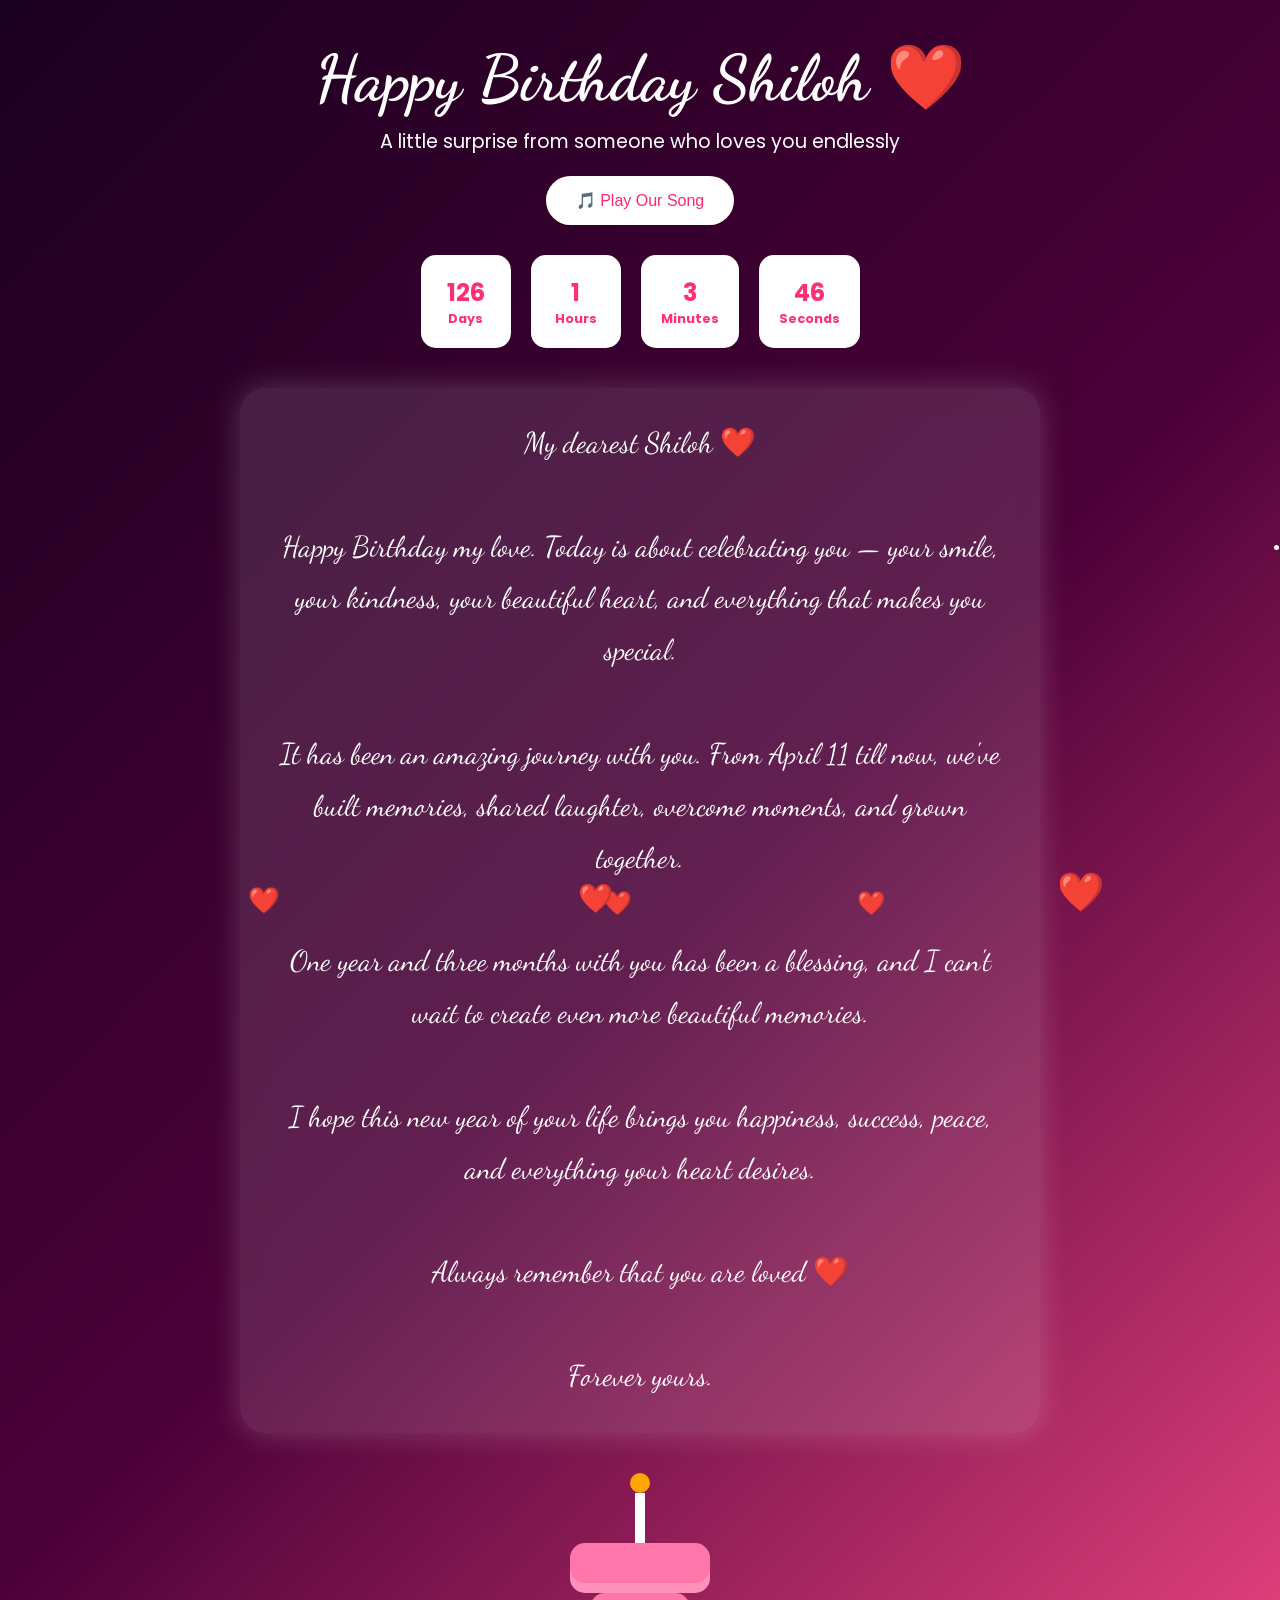
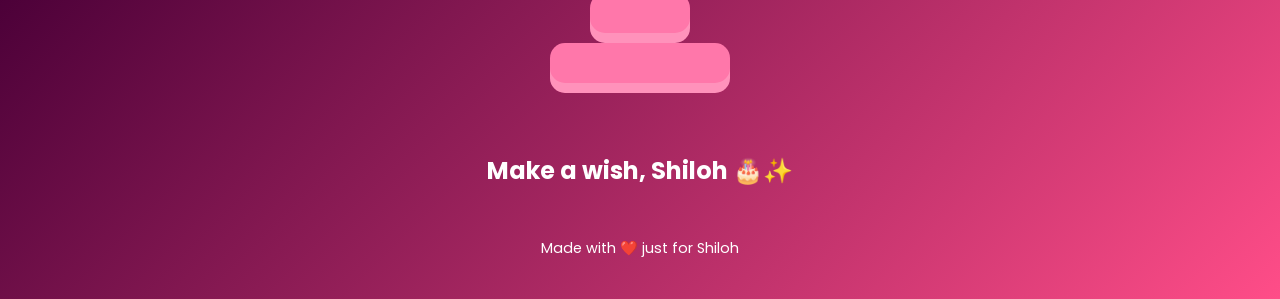
==== index.html @ e67b0232 "Add files via upload" ====
<!DOCTYPE html>
<html lang="en">
<head>
<meta charset="UTF-8">
<meta name="viewport" content="width=device-width, initial-scale=1.0">

<title>Happy Birthday Shiloh ❤️</title>

<style>
@import url('https://fonts.googleapis.com/css2?family=Dancing+Script:wght@400;700&family=Poppins:wght@300;400;600&display=swap');

*{
    margin:0;
    padding:0;
    box-sizing:border-box;
}

body{
    min-height:100vh;
    background:linear-gradient(135deg,#1a001f,#4b0038,#ff4d88);
    color:white;
    font-family:'Poppins',sans-serif;
    overflow-x:hidden;
}

.container{
    text-align:center;
    padding:40px 20px;
}

h1{
    font-family:'Dancing Script',cursive;
    font-size:4rem;
    animation:fadeIn 2s ease;
}

.subtitle{
    font-size:1.2rem;
    margin-top:10px;
}

.card{
    background:rgba(255,255,255,0.12);
    backdrop-filter:blur(10px);
    border-radius:25px;
    padding:30px;
    max-width:800px;
    margin:40px auto;
    box-shadow:0 0 30px rgba(255,255,255,.2);
}

.letter{
    font-family:'Dancing Script',cursive;
    font-size:1.8rem;
    line-height:1.8;
}

.countdown{
    display:flex;
    justify-content:center;
    gap:20px;
    margin:30px 0;
    flex-wrap:wrap;
}

.time{
    background:white;
    color:#ff2f75;
    padding:20px;
    border-radius:15px;
    min-width:90px;
    font-size:1.5rem;
    font-weight:bold;
}

.label{
    font-size:.8rem;
}

.cake{
    position:relative;
    margin:60px auto;
    width:180px;
}

.layer{
    background:#ff77aa;
    height:50px;
    border-radius:15px;
    margin-bottom:5px;
    box-shadow:inset 0 -10px rgba(255,255,255,.2);
}

.layer:nth-child(2){
    width:140px;
    margin:auto;
}

.layer:nth-child(3){
    width:100px;
    margin:auto;
}

.candle{
    width:10px;
    height:50px;
    background:white;
    margin:auto;
    position:relative;
}

.flame{
    width:20px;
    height:20px;
    background:orange;
    border-radius:50%;
    position:absolute;
    top:-20px;
    left:-5px;
    animation:flicker .5s infinite alternate;
}

@keyframes flicker{
    from{transform:scale(1);}
    to{transform:scale(1.3);}
}

button{
    padding:15px 30px;
    border:none;
    border-radius:30px;
    background:white;
    color:#ff2673;
    font-size:1rem;
    cursor:pointer;
    margin-top:20px;
}

button:hover{
    transform:scale(1.05);
}

.heart{
    position:fixed;
    bottom:-20px;
    color:#ff9fc7;
    animation:float 6s linear infinite;
}

@keyframes float{
    from{
        transform:translateY(0);
        opacity:1;
    }
    to{
        transform:translateY(-100vh);
        opacity:0;
    }
}

.firework{
    position:fixed;
    width:5px;
    height:5px;
    background:white;
    border-radius:50%;
    animation:explode 2s infinite;
}

@keyframes explode{
    0%{
        transform:scale(1);
        opacity:1;
    }
    100%{
        transform:scale(25);
        opacity:0;
    }
}

footer{
    margin-top:50px;
    font-size:.9rem;
}

@keyframes fadeIn{
    from{
        opacity:0;
        transform:translateY(-30px);
    }
    to{
        opacity:1;
        transform:none;
    }
}

</style>
</head>


<body>

<audio id="music" loop>
    <source src="Assets/Edd_Sheeran_-_Perfect_(mp3.pm).mp3" type="audio/mp3">
</audio>


<div class="container">

<h1>Happy Birthday Shiloh ❤️</h1>

<p class="subtitle">
A little surprise from someone who loves you endlessly
</p>


<button onclick="playMusic()">
🎵 Play Our Song
</button>


<div class="countdown">

<div class="time">
<span id="days">0</span>
<div class="label">Days</div>
</div>

<div class="time">
<span id="hours">0</span>
<div class="label">Hours</div>
</div>

<div class="time">
<span id="minutes">0</span>
<div class="label">Minutes</div>
</div>

<div class="time">
<span id="seconds">0</span>
<div class="label">Seconds</div>
</div>

</div>



<div class="card">

<div class="letter">

My dearest Shiloh ❤️

<br><br>

Happy Birthday my love.

Today is about celebrating you — your smile, your kindness,
your beautiful heart, and everything that makes you special.

<br><br>

It has been an amazing journey with you.
From April 11 till now, we've built memories,
shared laughter, overcome moments, and grown together.

<br><br>

One year and three months with you has been a blessing,
and I can't wait to create even more beautiful memories.

<br><br>

I hope this new year of your life brings you happiness,
success, peace, and everything your heart desires.

<br><br>

Always remember that you are loved ❤️

<br><br>

Forever yours.

</div>

</div>



<div class="cake">

<div class="candle">
<div class="flame"></div>
</div>

<div class="layer"></div>
<div class="layer"></div>
<div class="layer"></div>

</div>


<h2>
Make a wish, Shiloh 🎂✨
</h2>


<footer>
Made with ❤️ just for Shiloh
</footer>


</div>



<script>

function playMusic(){
    document.getElementById("music").play();
}


// Countdown to next birthday
let birthday = new Date("April 11, 2027 00:00:00").getTime();


setInterval(function(){

let now = new Date().getTime();

let distance = birthday-now;


let days=Math.floor(distance/(1000*60*60*24));
let hours=Math.floor((distance%(1000*60*60*24))/(1000*60*60));
let minutes=Math.floor((distance%(1000*60*60))/(1000*60));
let seconds=Math.floor((distance%(1000*60))/1000);


document.getElementById("days").innerHTML=days;
document.getElementById("hours").innerHTML=hours;
document.getElementById("minutes").innerHTML=minutes;
document.getElementById("seconds").innerHTML=seconds;


},1000);



// floating hearts

function createHeart(){

let heart=document.createElement("div");

heart.className="heart";

heart.innerHTML="❤️";

heart.style.left=Math.random()*100+"vw";

heart.style.fontSize=(Math.random()*25+15)+"px";

heart.style.animationDuration=(Math.random()*3+3)+"s";


document.body.appendChild(heart);


setTimeout(()=>{
heart.remove();
},6000);

}

setInterval(createHeart,300);



// fireworks

function fireworks(){

let fire=document.createElement("div");

fire.className="firework";

fire.style.left=Math.random()*100+"vw";

fire.style.top=Math.random()*70+"vh";

document.body.appendChild(fire);


setTimeout(()=>{
fire.remove();
},2000);

}

setInterval(fireworks,800);


</script>


</body>
</html>
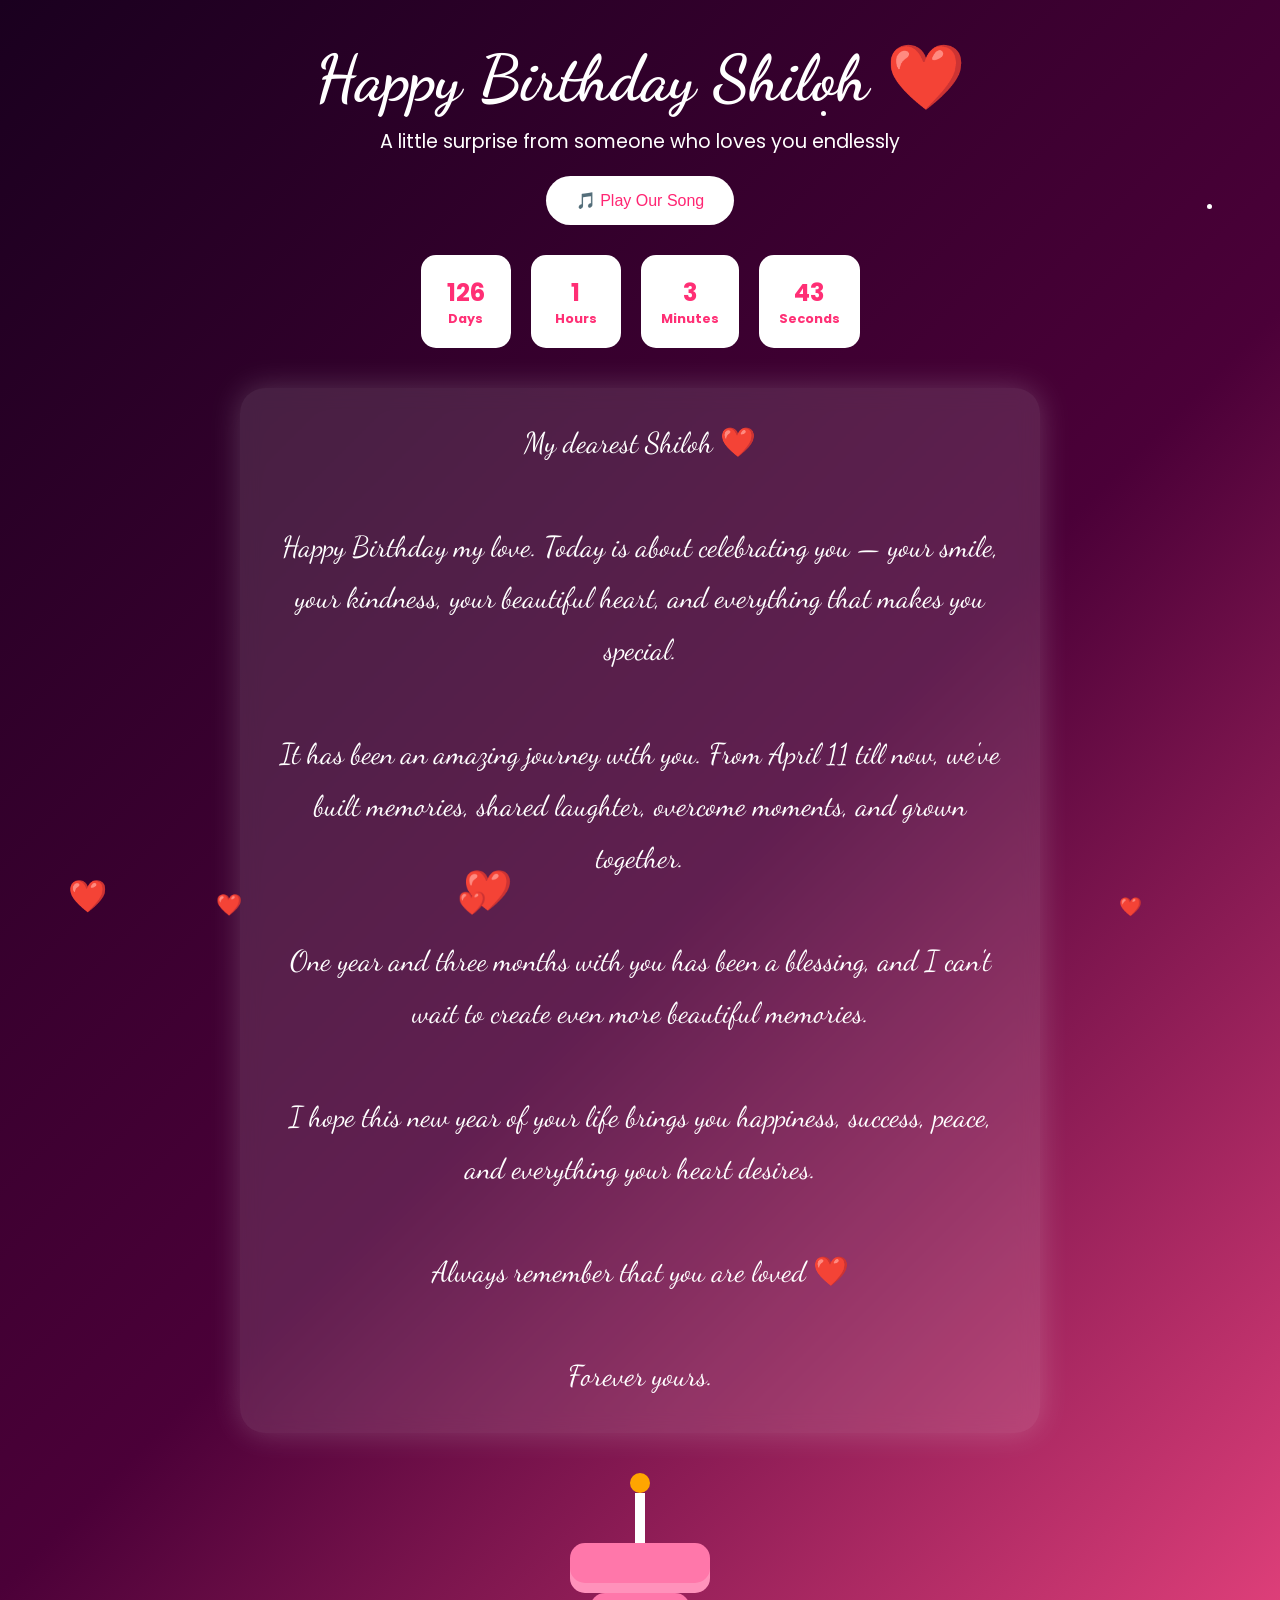
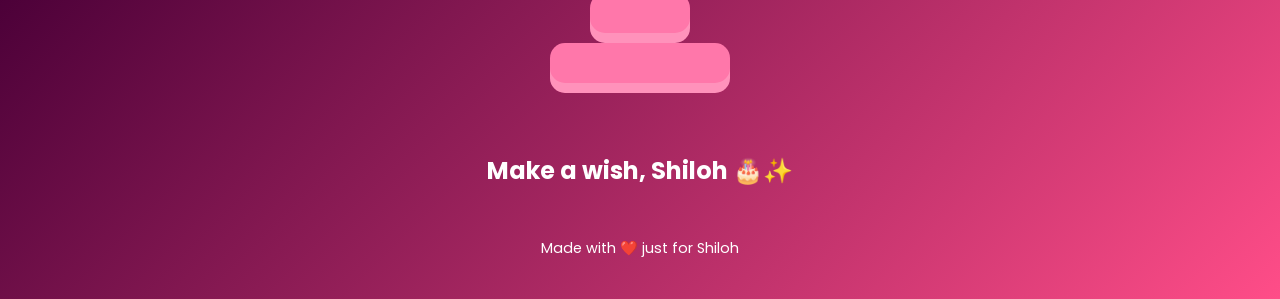
==== commit 463ce372: "Update index.html" ====
--- a/index.html
+++ b/index.html
@@ -201,7 +201,7 @@
 <body>
 
 <audio id="music" loop>
-    <source src="Assets/Edd_Sheeran_-_Perfect_(mp3.pm).mp3" type="audio/mp3">
+    <source src="Edd_Sheeran_-_Perfect_(mp3.pm).mp3" type="audio/mp3">
 </audio>
 
 
@@ -407,4 +407,4 @@
 
 
 </body>
-</html>+</html>
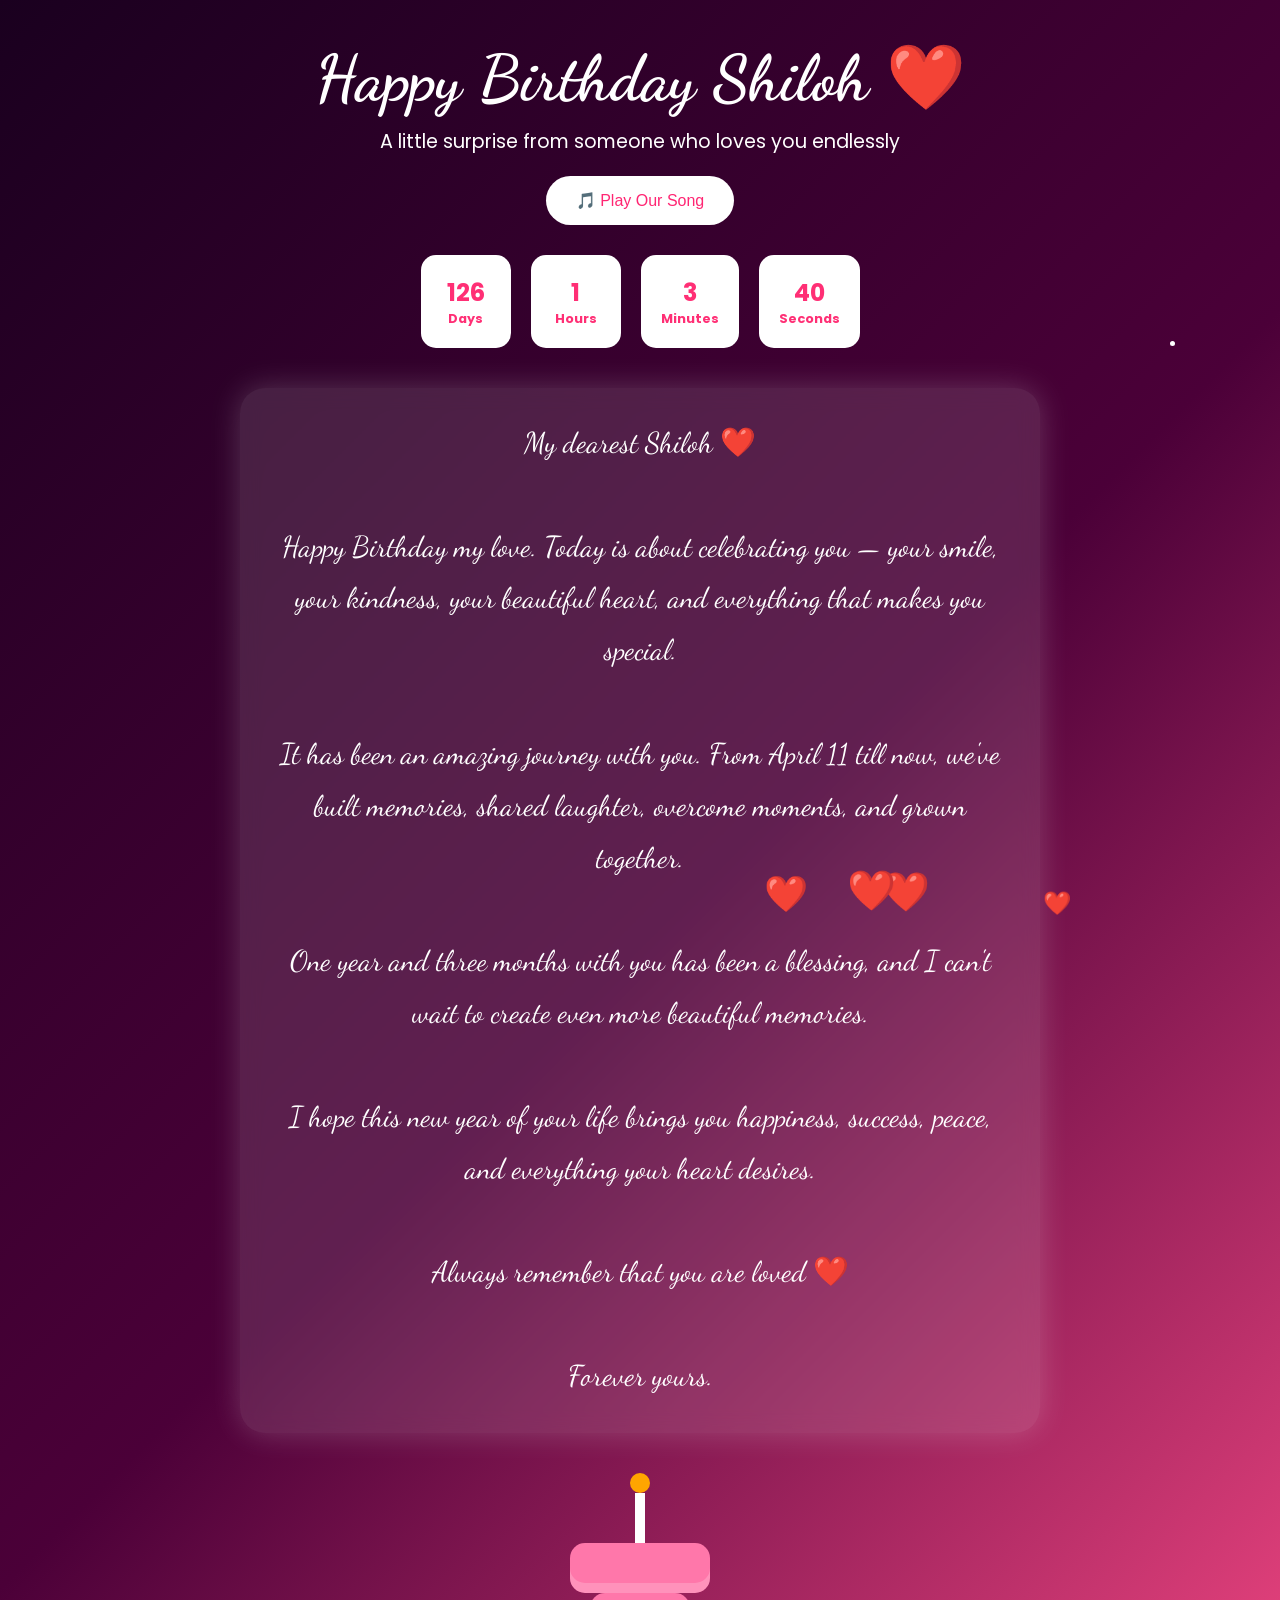
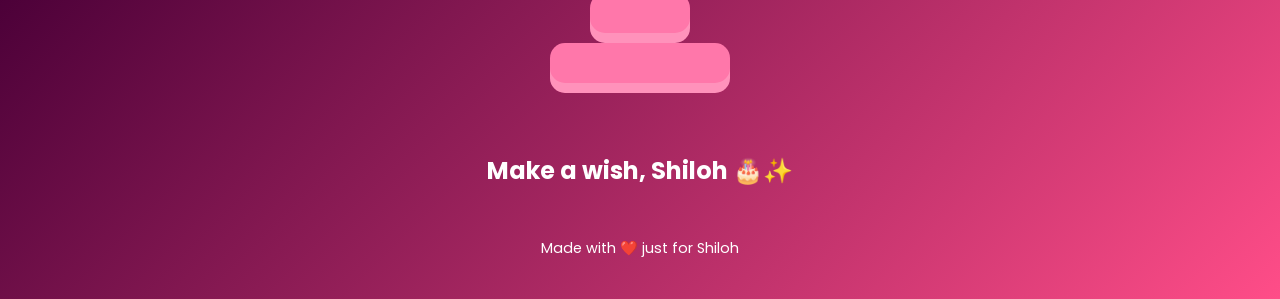
==== commit c152be6d: "Add files via upload" ====
--- a/index.html
+++ b/index.html
@@ -407,4 +407,4 @@
 
 
 </body>
-</html>
+</html>
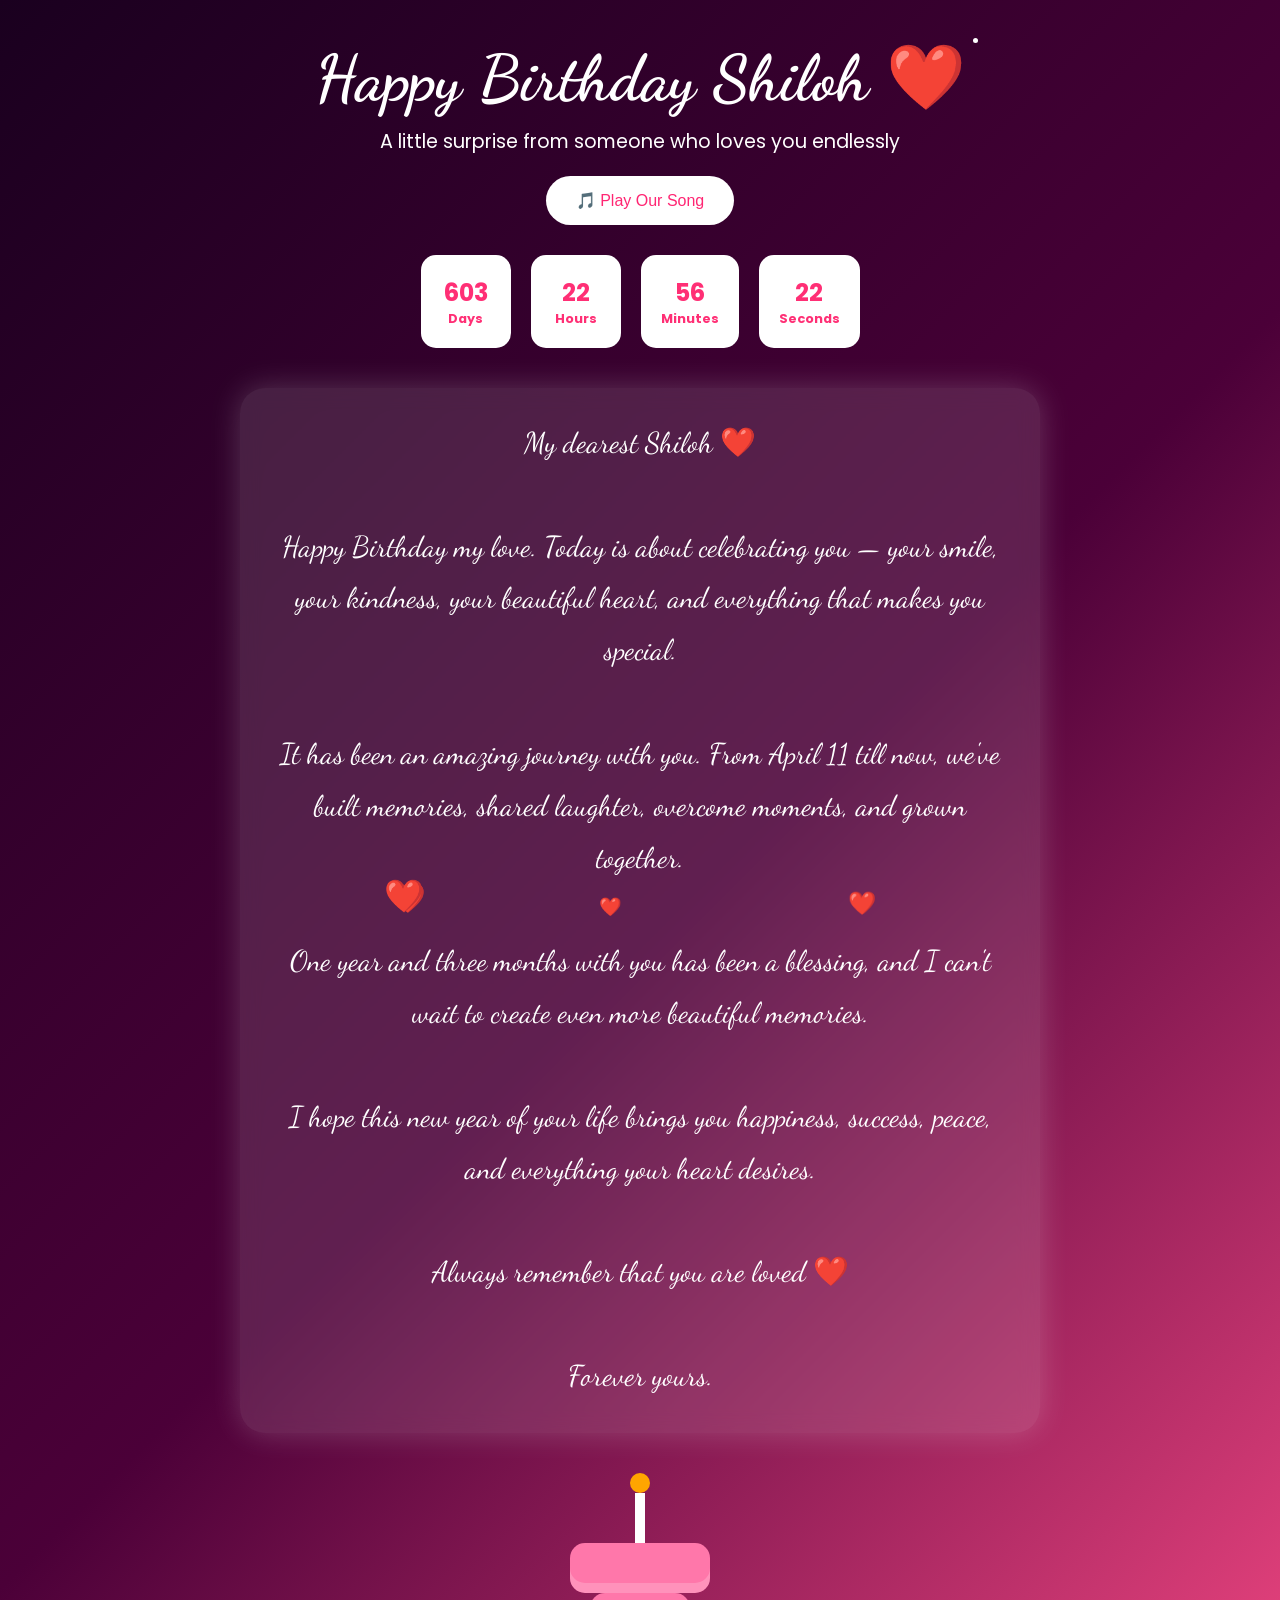
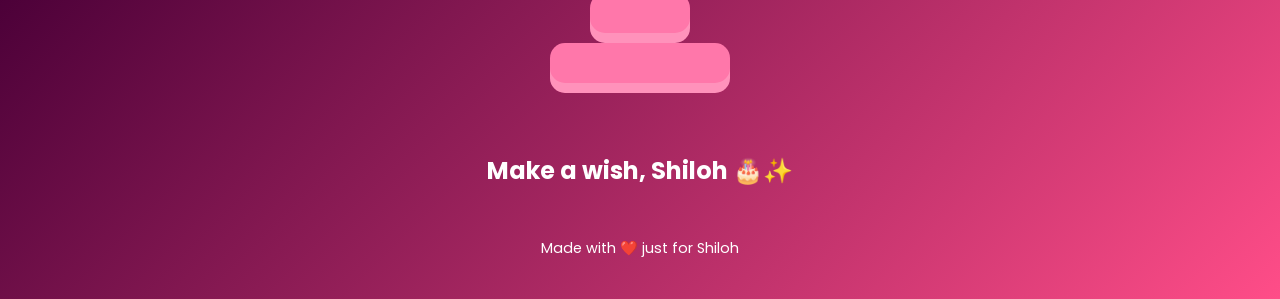
==== commit eb43fa37: "Update index.html" ====
--- a/index.html
+++ b/index.html
@@ -322,30 +322,29 @@
 }
 
 
-// Countdown to next birthday
-let birthday = new Date("April 11, 2027 00:00:00").getTime();
-
+// Time together since April 11, 2025
+let startDate = new Date("April 11, 2025 00:00:00").getTime();
 
 setInterval(function(){
 
 let now = new Date().getTime();
 
-let distance = birthday-now;
-
-
-let days=Math.floor(distance/(1000*60*60*24));
-let hours=Math.floor((distance%(1000*60*60*24))/(1000*60*60));
-let minutes=Math.floor((distance%(1000*60*60))/(1000*60));
-let seconds=Math.floor((distance%(1000*60))/1000);
-
-
-document.getElementById("days").innerHTML=days;
-document.getElementById("hours").innerHTML=hours;
-document.getElementById("minutes").innerHTML=minutes;
-document.getElementById("seconds").innerHTML=seconds;
-
-
-},1000);
+let distance = now - startDate;
+
+
+let days = Math.floor(distance / (1000 * 60 * 60 * 24));
+let hours = Math.floor((distance % (1000 * 60 * 60 * 24)) / (1000 * 60 * 60));
+let minutes = Math.floor((distance % (1000 * 60 * 60)) / (1000 * 60));
+let seconds = Math.floor((distance % (1000 * 60)) / 1000);
+
+
+document.getElementById("days").innerHTML = days;
+document.getElementById("hours").innerHTML = hours;
+document.getElementById("minutes").innerHTML = minutes;
+document.getElementById("seconds").innerHTML = seconds;
+
+
+}, 1000);
 
 
 
@@ -407,4 +406,4 @@
 
 
 </body>
-</html>+</html>
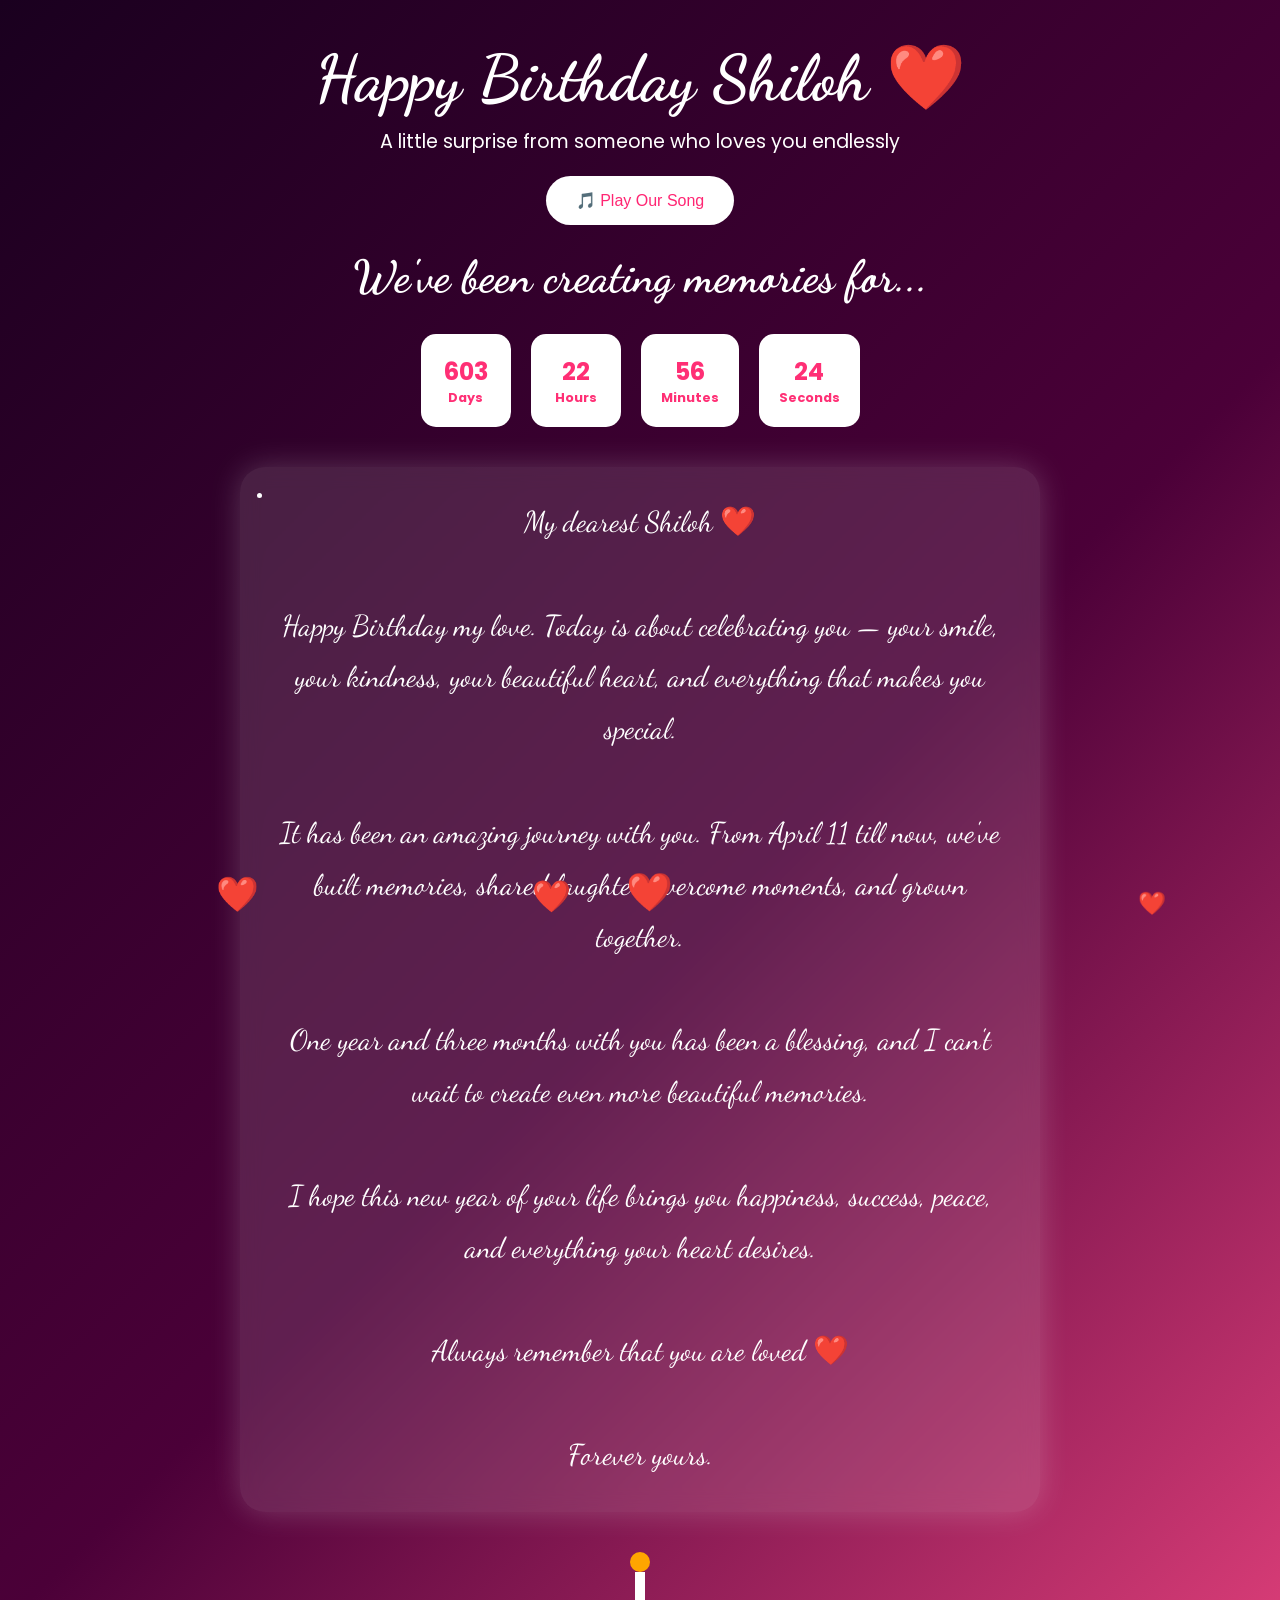
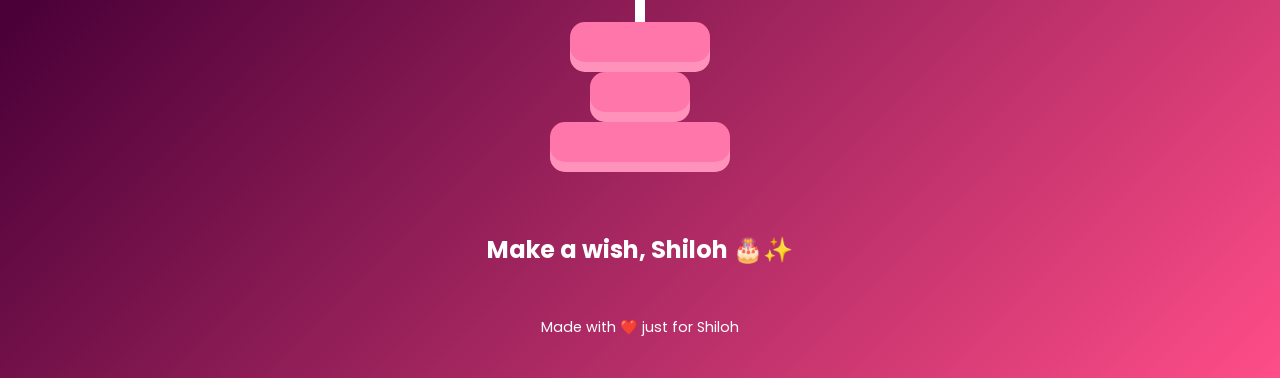
==== commit c79271c7: "Add files via upload" ====
--- a/index.html
+++ b/index.html
@@ -53,6 +53,28 @@
     font-family:'Dancing Script',cursive;
     font-size:1.8rem;
     line-height:1.8;
+}
+
+.time-header {
+    font-family: "Dancing Script", cursive;
+    font-size: 2.8rem;
+    color: #fff;
+    text-align: center;
+    margin-bottom: 20px;
+    font-weight: 700;
+    animation: fadeIn 2s ease-in-out;
+}
+
+@keyframes fadeIn {
+    from {
+        opacity: 0;
+        transform: translateY(-15px);
+    }
+
+    to {
+        opacity: 1;
+        transform: translateY(0);
+    }
 }
 
 .countdown{
@@ -218,8 +240,14 @@
 🎵 Play Our Song
 </button>
 
+<br>
+<br>
+
+<h2 class="time-header">We've been creating memories for...</h2>
 
 <div class="countdown">
+
+    
 
 <div class="time">
 <span id="days">0</span>
@@ -406,4 +434,4 @@
 
 
 </body>
-</html>
+</html>
